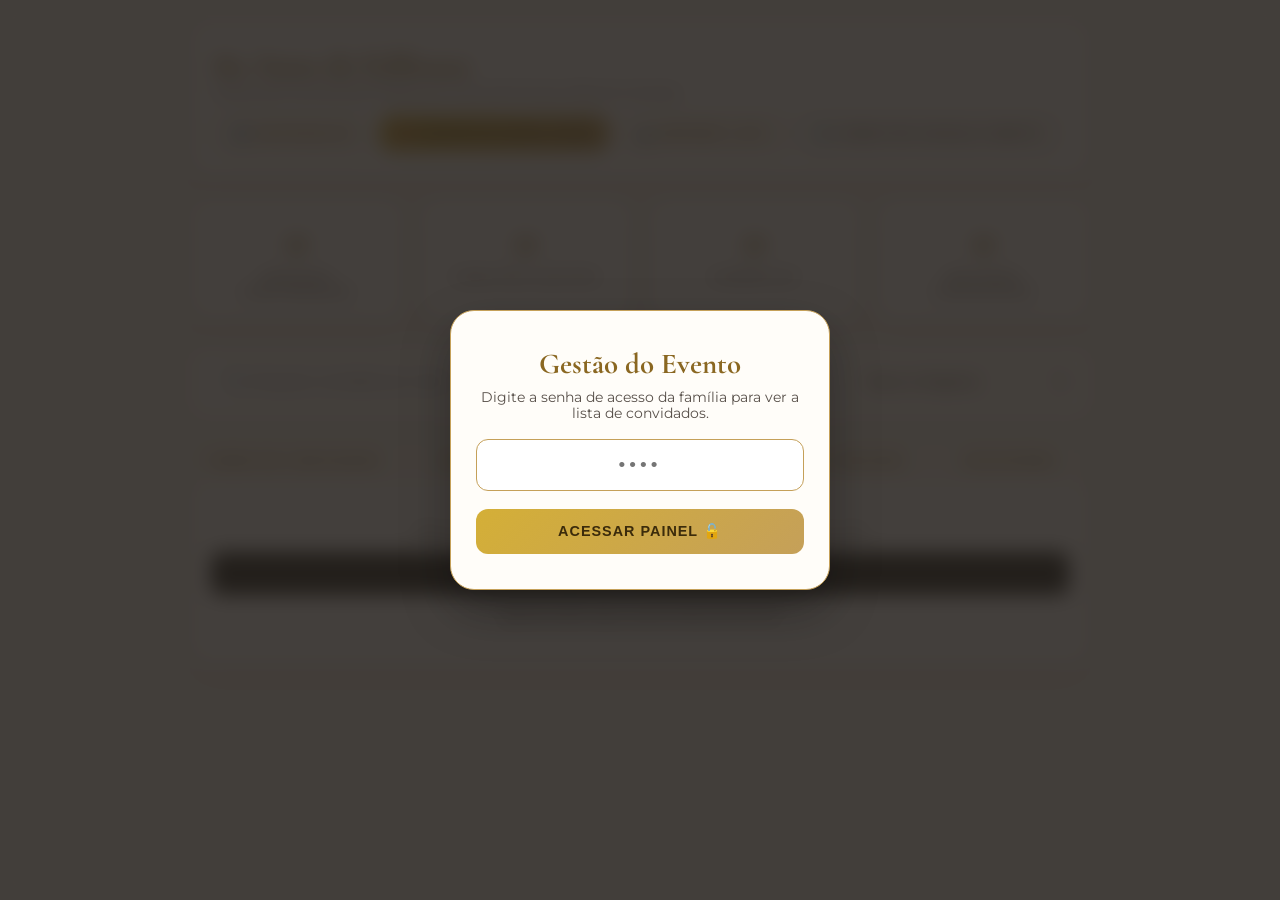
==== gestao.html @ 6e06f080 "Add files via upload" ====
<!DOCTYPE html>
<html lang="pt-BR">
<head>
    <meta charset="UTF-8">
    <meta name="viewport" content="width=device-width, initial-scale=1.0, maximum-scale=1.0, user-scalable=no">
    <title>Painel de Gestão | 80 Anos de Edileuza</title>
    
    <link rel="preconnect" href="https://fonts.googleapis.com">
    <link rel="preconnect" href="https://fonts.gstatic.com" crossorigin>
    <link href="https://fonts.googleapis.com/css2?family=Cormorant+Garamond:wght@600;700&family=Montserrat:wght@400;500;600;700&display=swap" rel="stylesheet">

    <style>
        :root {
            --bg-main: #F8F5EF;
            --bg-card: #FFFFFF;
            --gold-primary: #C5A059;
            --gold-dark: #8A6721;
            --gold-soft-bg: rgba(197, 160, 89, 0.08);
            --text-primary: #231E1B;
            --text-secondary: #58504A;
            --border-subtle: 1px solid rgba(197, 160, 89, 0.3);
            --shadow: 0 10px 30px rgba(0, 0, 0, 0.06);
            --font-serif: 'Cormorant Garamond', serif;
            --font-sans: 'Montserrat', sans-serif;
        }

        * { box-sizing: border-box; margin: 0; padding: 0; }
        body {
            background-color: var(--bg-main);
            color: var(--text-primary);
            font-family: var(--font-sans);
            padding: 20px 15px 50px;
            min-height: 100vh;
        }

        .dashboard-container {
            max-width: 900px;
            margin: 0 auto;
        }

        /* Header */
        .dash-header {
            background: var(--bg-card);
            border-radius: 20px;
            padding: 24px;
            border: var(--border-subtle);
            box-shadow: var(--shadow);
            margin-bottom: 20px;
            display: flex;
            justify-content: space-between;
            align-items: center;
            flex-wrap: wrap;
            gap: 15px;
        }

        .dash-title h1 {
            font-family: var(--font-serif);
            font-size: 2rem;
            color: var(--gold-dark);
        }

        .dash-title p {
            font-size: 0.85rem;
            color: var(--text-secondary);
        }

        .header-actions {
            display: flex;
            gap: 10px;
            flex-wrap: wrap;
        }

        .btn-action {
            padding: 10px 16px;
            background: #FFFDF9;
            border: 1.5px solid var(--gold-primary);
            border-radius: 12px;
            color: var(--gold-dark);
            font-weight: 600;
            font-size: 0.8rem;
            text-transform: uppercase;
            letter-spacing: 1px;
            cursor: pointer;
            display: flex;
            align-items: center;
            gap: 6px;
            transition: all 0.2s ease;
        }

        .btn-action:hover {
            background: var(--gold-soft-bg);
        }

        .btn-action.highlight {
            background: linear-gradient(135deg, #D4AF37 0%, #C5A059 100%);
            color: #3B2B0B;
            border: none;
        }

        /* KPI Cards */
        .kpi-grid {
            display: grid;
            grid-template-columns: repeat(auto-fit, minmax(190px, 1fr));
            gap: 15px;
            margin-bottom: 25px;
        }

        .kpi-card {
            background: var(--bg-card);
            border-radius: 18px;
            padding: 20px;
            border: var(--border-subtle);
            box-shadow: var(--shadow);
            text-align: center;
        }

        .kpi-num {
            font-family: var(--font-serif);
            font-size: 2.8rem;
            font-weight: 700;
            color: var(--gold-dark);
            line-height: 1;
        }

        .kpi-label {
            font-size: 0.78rem;
            letter-spacing: 1.5px;
            text-transform: uppercase;
            color: var(--text-secondary);
            margin-top: 6px;
            font-weight: 600;
        }

        /* Filters Bar */
        .filters-card {
            background: var(--bg-card);
            border-radius: 16px;
            padding: 16px 20px;
            border: var(--border-subtle);
            margin-bottom: 20px;
            display: flex;
            gap: 12px;
            flex-wrap: wrap;
            align-items: center;
            justify-content: space-between;
        }

        .search-input {
            flex: 1;
            min-width: 220px;
            padding: 10px 14px;
            border: 1px solid rgba(197, 160, 89, 0.4);
            border-radius: 10px;
            font-size: 0.9rem;
            outline: none;
        }

        .filter-select {
            padding: 10px 14px;
            border: 1px solid rgba(197, 160, 89, 0.4);
            border-radius: 10px;
            font-size: 0.85rem;
            background: #FFFDF9;
            color: var(--text-primary);
            outline: none;
        }

        /* Table */
        .table-card {
            background: var(--bg-card);
            border-radius: 20px;
            border: var(--border-subtle);
            box-shadow: var(--shadow);
            overflow: hidden;
        }

        .table-responsive {
            width: 100%;
            overflow-x: auto;
        }

        table {
            width: 100%;
            border-collapse: collapse;
            text-align: left;
            font-size: 0.88rem;
        }

        th {
            background: var(--gold-soft-bg);
            padding: 14px 18px;
            font-size: 0.75rem;
            letter-spacing: 1.5px;
            text-transform: uppercase;
            color: var(--gold-dark);
            border-bottom: 1px solid rgba(197, 160, 89, 0.25);
        }

        td {
            padding: 14px 18px;
            border-bottom: 1px solid rgba(0, 0, 0, 0.05);
            color: var(--text-primary);
        }

        tr:last-child td { border-bottom: none; }

        .badge-status {
            display: inline-block;
            padding: 4px 12px;
            border-radius: 12px;
            font-size: 0.75rem;
            font-weight: 700;
            text-transform: uppercase;
        }

        .badge-status.sim { background: #E6F4EA; color: #137333; }
        .badge-status.nao { background: #FCE8E6; color: #C5221F; }

        .empty-state {
            padding: 40px 20px;
            text-align: center;
            color: var(--text-secondary);
        }

        /* Modal Lock Pin */
        .pin-modal-overlay {
            position: fixed;
            top: 0; left: 0; width: 100%; height: 100%;
            background: rgba(35, 30, 27, 0.85);
            backdrop-filter: blur(10px);
            z-index: 2000;
            display: flex;
            align-items: center;
            justify-content: center;
            padding: 20px;
        }

        .pin-card {
            background: #FFFDF9;
            border-radius: 24px;
            padding: 35px 25px;
            max-width: 380px;
            width: 100%;
            text-align: center;
            border: 1px solid var(--gold-primary);
            box-shadow: 0 20px 50px rgba(0,0,0,0.3);
        }

        .pin-card h2 {
            font-family: var(--font-serif);
            font-size: 1.8rem;
            color: var(--gold-dark);
            margin-bottom: 8px;
        }

        .pin-input {
            width: 100%;
            padding: 14px;
            font-size: 1.2rem;
            text-align: center;
            letter-spacing: 4px;
            border: 1.5px solid var(--gold-primary);
            border-radius: 12px;
            margin: 18px 0;
            outline: none;
        }

        .btn-pin-submit {
            width: 100%;
            padding: 14px;
            background: linear-gradient(135deg, #D4AF37 0%, #C5A059 100%);
            border: none;
            border-radius: 12px;
            color: #3B2B0B;
            font-weight: 700;
            font-size: 0.9rem;
            letter-spacing: 1px;
            text-transform: uppercase;
            cursor: pointer;
        }

        /* Instructions Modal */
        .modal-instructions {
            position: fixed;
            top: 0; left: 0; width: 100%; height: 100%;
            background: rgba(0,0,0,0.6);
            z-index: 1500;
            display: none;
            align-items: center;
            justify-content: center;
            padding: 20px;
        }

        .instructions-content {
            background: #FFFFFF;
            border-radius: 20px;
            padding: 25px;
            max-width: 600px;
            max-height: 85vh;
            overflow-y: auto;
        }

        code {
            display: block;
            background: #272822;
            color: #F8F8F2;
            padding: 14px;
            border-radius: 10px;
            font-size: 0.8rem;
            margin: 10px 0;
            white-space: pre-wrap;
        }
    </style>
</head>
<body>

    <!-- 🔒 PIN Lock Modal -->
    <div id="pin-lock-modal" class="pin-modal-overlay">
        <div class="pin-card">
            <h2>Gestão do Evento</h2>
            <p style="font-size: 0.85rem; color: var(--text-secondary);">Digite a senha de acesso da família para ver a lista de convidados.</p>
            <form id="pin-form">
                <input type="password" id="pin-input" class="pin-input" placeholder="••••" required autofocus>
                <button type="submit" class="btn-pin-submit">Acessar Painel 🔓</button>
            </form>
            <p id="pin-error" style="color: #C5221F; font-size: 0.8rem; margin-top: 10px; display: none;">Senha incorreta. Tente novamente.</p>
        </div>
    </div>

    <!-- 📊 Main Dashboard -->
    <div class="dashboard-container">
        
        <header class="dash-header">
            <div class="dash-title">
                <h1>80 Anos de Edileuza</h1>
                <p>Painel de Controle de Presença & Lista da Portaria (Rancho Nunes)</p>
            </div>
            <div class="header-actions">
                <button id="btn-sync" class="btn-action">
                    🔄 Sincronizar
                </button>
                <button id="btn-export-csv" class="btn-action highlight">
                    📥 Exportar Excel (CSV)
                </button>
                <button id="btn-print" class="btn-action">
                    🖨️ Imprimir Lista
                </button>
                <button id="btn-setup-sheets" class="btn-action" style="border-color: #8C847C; color: #58504A;">
                    ⚙️ Conectar Google Sheets
                </button>
            </div>
        </header>

        <!-- KPI Grid -->
        <section class="kpi-grid">
            <div class="kpi-card">
                <div id="kpi-total-guests" class="kpi-num">0</div>
                <div class="kpi-label">Pessoas Confirmadas</div>
            </div>
            <div class="kpi-card">
                <div id="kpi-confirmed-responses" class="kpi-num">0</div>
                <div class="kpi-label">Convites Aceitos</div>
            </div>
            <div class="kpi-card">
                <div id="kpi-declined" class="kpi-num">0</div>
                <div class="kpi-label">Ausências</div>
            </div>
            <div class="kpi-card">
                <div id="kpi-messages" class="kpi-num">0</div>
                <div class="kpi-label">Recados Carinhosos</div>
            </div>
        </section>

        <!-- Filters Bar -->
        <div class="filters-card">
            <input type="text" id="search-input" class="search-input" placeholder="🔍 Pesquisar convidado por nome...">
            <select id="status-filter" class="filter-select">
                <option value="all">Todos os Registros</option>
                <option value="sim">Somente Confirmados (SIM)</option>
                <option value="nao">Somente Ausências (NÃO)</option>
            </select>
        </div>

        <!-- Table -->
        <div class="table-card">
            <div class="table-responsive">
                <table>
                    <thead>
                        <tr>
                            <th>Nome do Convidado</th>
                            <th>Status</th>
                            <th>Acompanhantes</th>
                            <th>Mensagem / Recado</th>
                            <th>Data/Hora</th>
                        </tr>
                    </thead>
                    <tbody id="guest-table-body">
                        <!-- Dynamic content -->
                    </tbody>
                </table>
            </div>
            <div id="empty-state" class="empty-state">
                Nenhuma resposta registrada ainda. As confirmações do <code>index.html</code> aparecerão aqui automaticamente!
            </div>
        </div>

    </div>

    <!-- ⚙️ Modal de Instruções do Google Sheets (GitHub Pages) -->
    <div id="instructions-modal" class="modal-instructions">
        <div class="instructions-content">
            <h3 style="font-family: var(--font-serif); font-size: 1.5rem; color: var(--gold-dark); margin-bottom: 12px;">Como Conectar com uma Planilha no Google Drive</h3>
            <p style="font-size: 0.85rem; color: var(--text-secondary); line-height: 1.5;">Para que as confirmações dos convidados no GitHub Pages vão direto para uma planilha em tempo real, siga estes 3 passos (leva 2 minutos):</p>

            <ol style="font-size: 0.85rem; margin: 15px 0 15px 20px; line-height: 1.6;">
                <li>Crie uma nova planilha no seu <b>Google Drive</b>.</li>
                <li>Vá no menu <b>Extensões > Apps Script</b> e cole o código abaixo:</li>
            </ol>

<code>function doPost(e) {
  var sheet = SpreadsheetApp.getActiveSpreadsheet().getActiveSheet();
  var data = JSON.parse(e.postData.contents);
  sheet.appendRow([new Date(), data.name, data.status, data.count, data.message]);
  return ContentService.createTextOutput("OK");
}

function doGet(e) {
  var sheet = SpreadsheetApp.getActiveSpreadsheet().getActiveSheet();
  var rows = sheet.getDataRange().getValues();
  return ContentService.createTextOutput(JSON.stringify(rows)).setMimeType(ContentService.MimeType.JSON);
}</code>

            <ol start="3" style="font-size: 0.85rem; margin: 15px 0 15px 20px; line-height: 1.6;">
                <li>Clique em <b>Implantar > Nova Implantação > Tipo: Web App</b>, defina o acesso como <i>"Qualquer pessoa" (Anyone)</i> e copie o URL gerado no campo <code>googleSheetWebhookUrl</code> do seu <code>config.js</code>!</li>
            </ol>

            <button id="btn-close-instructions" class="btn-pin-submit" style="margin-top: 15px;">Entendi!</button>
        </div>
    </div>

    <!-- Scripts -->
    <script src="config.js"></script>
    <script>
        let allGuestRecords = [];

        document.addEventListener('DOMContentLoaded', () => {
            setupPinAuth();
            setupDashboardActions();
        });

        // Autenticação por PIN
        function setupPinAuth() {
            const pinForm = document.getElementById('pin-form');
            const pinInput = document.getElementById('pin-input');
            const pinError = document.getElementById('pin-error');
            const pinModal = document.getElementById('pin-lock-modal');

            const savedPin = (typeof EVENT_CONFIG !== 'undefined' && EVENT_CONFIG.adminPin) ? EVENT_CONFIG.adminPin : "80anos";

            pinForm.addEventListener('submit', (e) => {
                e.preventDefault();
                if (pinInput.value === savedPin) {
                    pinModal.style.display = 'none';
                    loadRecords();
                } else {
                    pinError.style.display = 'block';
                    pinInput.value = '';
                }
            });
        }

        // Carregamento de Registros (localStorage + Google Sheets API)
        function loadRecords() {
            // 1. Carregar local do navegador
            const localData = JSON.parse(localStorage.getItem('edileuza_rsvp_data') || '[]');
            allGuestRecords = localData;

            // 2. Tentar sincronizar com Google Sheets se houver Webhook configurado
            if (typeof EVENT_CONFIG !== 'undefined' && EVENT_CONFIG.googleSheetWebhookUrl) {
                fetch(EVENT_CONFIG.googleSheetWebhookUrl)
                    .then(res => res.json())
                    .then(data => {
                        if (Array.isArray(data) && data.length > 0) {
                            // Converter matriz de linhas do Sheets para objetos
                            const sheetRecords = data.slice(1).map(row => ({
                                date: row[0],
                                name: row[1],
                                status: row[2],
                                count: row[3],
                                message: row[4]
                            }));
                            allGuestRecords = sheetRecords;
                        }
                        renderDashboard();
                    })
                    .catch(() => renderDashboard());
            } else {
                renderDashboard();
            }
        }

        // Renderização do Dashboard & Tabelas
        function renderDashboard() {
            const tbody = document.getElementById('guest-table-body');
            const emptyState = document.getElementById('empty-state');
            const searchVal = document.getElementById('search-input').value.toLowerCase().trim();
            const filterVal = document.getElementById('status-filter').value;

            tbody.innerHTML = '';

            // Filtragem
            const filtered = allGuestRecords.filter(item => {
                const matchesSearch = item.name.toLowerCase().includes(searchVal);
                const matchesStatus = filterVal === 'all' || item.status === filterVal;
                return matchesSearch && matchesStatus;
            });

            // KPIs
            let totalConfirmedGuests = 0;
            let confirmedResponses = 0;
            let totalDeclined = 0;
            let totalMessages = 0;

            allGuestRecords.forEach(item => {
                if (item.status === 'sim') {
                    confirmedResponses++;
                    let parsedCount = parseInt(item.count) || 1;
                    totalConfirmedGuests += parsedCount;
                } else {
                    totalDeclined++;
                }
                if (item.message && item.message.trim() !== '') totalMessages++;
            });

            document.getElementById('kpi-total-guests').textContent = totalConfirmedGuests;
            document.getElementById('kpi-confirmed-responses').textContent = confirmedResponses;
            document.getElementById('kpi-declined').textContent = totalDeclined;
            document.getElementById('kpi-messages').textContent = totalMessages;

            if (filtered.length === 0) {
                emptyState.style.display = 'block';
                return;
            } else {
                emptyState.style.display = 'none';
            }

            filtered.forEach(item => {
                const tr = document.createElement('tr');
                const formattedDate = item.date ? new Date(item.date).toLocaleDateString('pt-BR', { day: '2-digit', month: '2-digit', hour: '2-digit', minute: '2-digit' }) : '-';
                
                tr.innerHTML = `
                    <td style="font-weight: 600;">${escapeHtml(item.name)}</td>
                    <td><span class="badge-status ${item.status}">${item.status === 'sim' ? 'SIM 🎉' : 'NÃO 😔'}</span></td>
                    <td>${item.status === 'sim' ? escapeHtml(item.count) : '-'}</td>
                    <td style="font-style: italic; color: var(--text-secondary);">${escapeHtml(item.message || '-')}</td>
                    <td style="font-size: 0.78rem; color: var(--text-secondary);">${formattedDate}</td>
                `;
                tbody.appendChild(tr);
            });
        }

        // Ações dos Botões
        function setupDashboardActions() {
            document.getElementById('search-input').addEventListener('input', renderDashboard);
            document.getElementById('status-filter').addEventListener('change', renderDashboard);
            document.getElementById('btn-sync').addEventListener('click', loadRecords);

            // Exportar para CSV (Excel)
            document.getElementById('btn-export-csv').addEventListener('click', () => {
                if (allGuestRecords.length === 0) {
                    alert('Nenhum registro para exportar.');
                    return;
                }
                let csvContent = "data:text/csv;charset=utf-8,Nome,Status,Acompanhantes,Mensagem,Data\n";
                allGuestRecords.forEach(r => {
                    csvContent += `"${r.name}","${r.status}","${r.count}","${r.message || ''}","${r.date}"\n`;
                });
                const encodedUri = encodeURI(csvContent);
                const link = document.createElement("a");
                link.setAttribute("href", encodedUri);
                link.setAttribute("download", "lista_convidados_80_anos_edileuza.csv");
                document.body.appendChild(link);
                link.click();
                document.body.removeChild(link);
            });

            // Imprimir Lista
            document.getElementById('btn-print').addEventListener('click', () => window.print());

            // Modal de Instruções
            const instModal = document.getElementById('instructions-modal');
            document.getElementById('btn-setup-sheets').addEventListener('click', () => instModal.style.display = 'flex');
            document.getElementById('btn-close-instructions').addEventListener('click', () => instModal.style.display = 'none');
        }

        function escapeHtml(text) {
            if (!text) return '';
            return text.replace(/[&<>"']/g, function(m) {
                return { '&': '&amp;', '<': '&lt;', '>': '&gt;', '"': '&quot;', "'": '&#039;' }[m];
            });
        }
    </script>
</body>
</html>
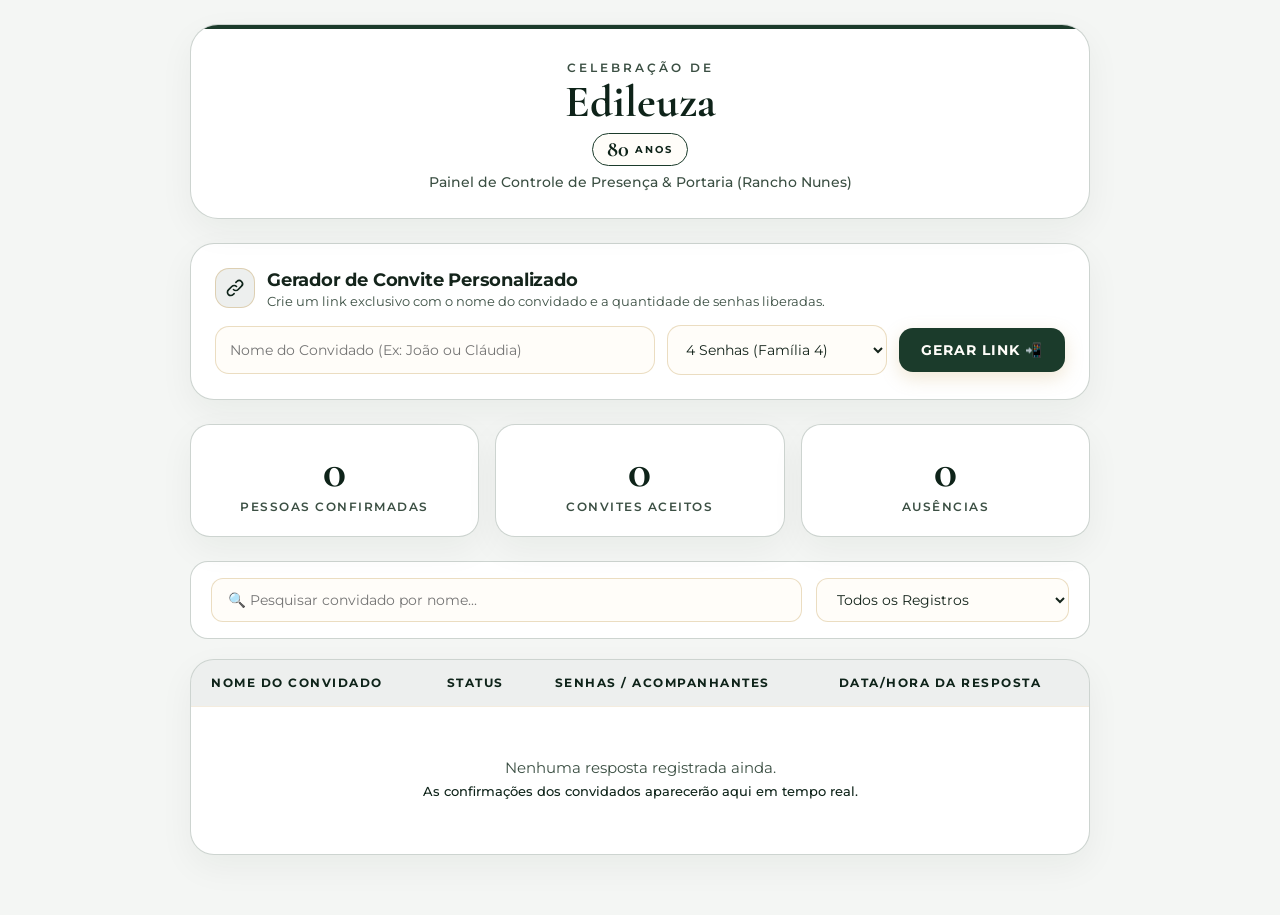
==== commit 3b4eac84: "Add files via upload" ====
--- a/gestao.html
+++ b/gestao.html
@@ -7,19 +7,19 @@
     
     <link rel="preconnect" href="https://fonts.googleapis.com">
     <link rel="preconnect" href="https://fonts.gstatic.com" crossorigin>
-    <link href="https://fonts.googleapis.com/css2?family=Cormorant+Garamond:wght@600;700&family=Montserrat:wght@400;500;600;700&display=swap" rel="stylesheet">
+    <link href="https://fonts.googleapis.com/css2?family=Cormorant+Garamond:ital,wght@0,400;0,600;0,700;1,400&family=Montserrat:wght@400;500;600;700&display=swap" rel="stylesheet">
 
     <style>
         :root {
-            --bg-main: #F8F5EF;
+            --bg-main: #F4F6F4;
             --bg-card: #FFFFFF;
-            --gold-primary: #C5A059;
-            --gold-dark: #8A6721;
-            --gold-soft-bg: rgba(197, 160, 89, 0.08);
-            --text-primary: #231E1B;
-            --text-secondary: #58504A;
-            --border-subtle: 1px solid rgba(197, 160, 89, 0.3);
-            --shadow: 0 10px 30px rgba(0, 0, 0, 0.06);
+            --gold-primary: #1B3B2B;
+            --gold-dark: #0E2319;
+            --gold-soft-bg: rgba(27, 59, 43, 0.08);
+            --text-primary: #14241B;
+            --text-secondary: #3B4F43;
+            --border-subtle: 1px solid rgba(27, 59, 43, 0.22);
+            --shadow-lux: 0 12px 35px rgba(14, 35, 25, 0.05);
             --font-serif: 'Cormorant Garamond', serif;
             --font-sans: 'Montserrat', sans-serif;
         }
@@ -29,7 +29,7 @@
             background-color: var(--bg-main);
             color: var(--text-primary);
             font-family: var(--font-sans);
-            padding: 20px 15px 50px;
+            padding: 24px 16px 60px;
             min-height: 100vh;
         }
 
@@ -38,108 +38,249 @@
             margin: 0 auto;
         }
 
-        /* Header */
+        /* Header Identidade Visual do Convite */
         .dash-header {
             background: var(--bg-card);
+            border-radius: 28px;
+            padding: 32px 24px 28px;
+            border: var(--border-subtle);
+            box-shadow: var(--shadow-lux);
+            margin-bottom: 24px;
+            text-align: center;
+            position: relative;
+            overflow: hidden;
+        }
+
+        .dash-header::before {
+            content: '';
+            position: absolute;
+            top: 0; left: 0; right: 0; height: 4px;
+            background: var(--gold-primary);
+        }
+
+        .header-sublabel {
+            font-size: 0.78rem;
+            letter-spacing: 3px;
+            text-transform: uppercase;
+            color: var(--text-secondary);
+            font-weight: 600;
+        }
+
+        .header-name-main {
+            font-family: var(--font-serif);
+            font-size: 2.8rem;
+            font-weight: 700;
+            color: var(--gold-dark); /* Sólido sem gradiente */
+            margin: 2px 0 6px;
+            line-height: 1.1;
+        }
+
+        .header-age-badge {
+            display: inline-flex;
+            align-items: center;
+            gap: 6px;
+            padding: 4px 14px;
+            background: #FFFDF9;
+            border: 1px solid var(--gold-primary);
             border-radius: 20px;
+            margin-bottom: 8px;
+        }
+
+        .header-age-num {
+            font-family: var(--font-serif);
+            font-size: 1.4rem;
+            font-weight: 700;
+            color: var(--gold-dark);
+            line-height: 1;
+        }
+
+        .header-age-txt {
+            font-size: 0.65rem;
+            letter-spacing: 2px;
+            color: var(--gold-dark);
+            font-weight: 700;
+        }
+
+        .header-desc {
+            font-size: 0.85rem;
+            color: var(--text-secondary);
+            font-weight: 500;
+        }
+
+        /* Gerador de Links Personalizados (Sans-Serif) */
+        .link-generator-card {
+            background: var(--bg-card);
+            border-radius: 24px;
             padding: 24px;
             border: var(--border-subtle);
-            box-shadow: var(--shadow);
-            margin-bottom: 20px;
+            box-shadow: var(--shadow-lux);
+            margin-bottom: 24px;
+        }
+
+        .gen-header {
             display: flex;
-            justify-content: space-between;
-            align-items: center;
-            flex-wrap: wrap;
-            gap: 15px;
-        }
-
-        .dash-title h1 {
-            font-family: var(--font-serif);
-            font-size: 2rem;
+            align-items: center;
+            gap: 12px;
+            margin-bottom: 16px;
+        }
+
+        .gen-icon-badge {
+            width: 40px; height: 40px;
+            border-radius: 14px;
+            background: var(--gold-soft-bg);
+            border: 1px solid rgba(197, 160, 89, 0.4);
+            display: flex;
+            align-items: center;
+            justify-content: center;
             color: var(--gold-dark);
-        }
-
-        .dash-title p {
+            flex-shrink: 0;
+        }
+
+        .gen-title {
+            font-family: var(--font-sans);
+            font-size: 1.15rem;
+            font-weight: 700;
+            color: var(--text-primary);
+            letter-spacing: -0.2px;
+        }
+
+        .gen-sub {
+            font-family: var(--font-sans);
+            font-size: 0.82rem;
+            color: var(--text-secondary);
+            margin-top: 2px;
+        }
+
+        .gen-form-grid {
+            display: grid;
+            grid-template-columns: 2fr 1fr auto;
+            gap: 12px;
+            align-items: center;
+        }
+
+        @media (max-width: 650px) {
+            .gen-form-grid { grid-template-columns: 1fr; }
+        }
+
+        .gen-input, .gen-select {
+            padding: 14px;
+            border: 1px solid rgba(197, 160, 89, 0.35);
+            border-radius: 14px;
+            font-size: 0.9rem;
+            outline: none;
+            background: #FFFDF9;
+            color: var(--text-primary);
+            font-family: var(--font-sans);
+            transition: all 0.2s ease;
+        }
+
+        .gen-input:focus, .gen-select:focus {
+            border-color: var(--gold-primary);
+            box-shadow: 0 0 0 3px rgba(197, 160, 89, 0.15);
+        }
+
+        .btn-gen-link {
+            padding: 14px 22px;
+            background: var(--gold-primary);
+            border: none;
+            border-radius: 14px;
+            color: #FFFDF9;
+            font-family: var(--font-sans);
+            font-weight: 700;
             font-size: 0.85rem;
-            color: var(--text-secondary);
-        }
-
-        .header-actions {
-            display: flex;
-            gap: 10px;
-            flex-wrap: wrap;
-        }
-
-        .btn-action {
-            padding: 10px 16px;
-            background: #FFFDF9;
-            border: 1.5px solid var(--gold-primary);
-            border-radius: 12px;
-            color: var(--gold-dark);
-            font-weight: 600;
-            font-size: 0.8rem;
+            letter-spacing: 1px;
             text-transform: uppercase;
-            letter-spacing: 1px;
             cursor: pointer;
             display: flex;
             align-items: center;
+            justify-content: center;
             gap: 6px;
-            transition: all 0.2s ease;
-        }
-
-        .btn-action:hover {
+            box-shadow: 0 6px 18px rgba(197, 160, 89, 0.25);
+            transition: transform 0.2s ease;
+        }
+
+        .btn-gen-link:active { transform: scale(0.98); }
+
+        .gen-result-box {
+            margin-top: 16px;
+            padding: 14px 18px;
             background: var(--gold-soft-bg);
-        }
-
-        .btn-action.highlight {
-            background: linear-gradient(135deg, #D4AF37 0%, #C5A059 100%);
-            color: #3B2B0B;
-            border: none;
-        }
-
-        /* KPI Cards */
+            border: 1px dashed var(--gold-primary);
+            border-radius: 14px;
+            display: none;
+            align-items: center;
+            justify-content: space-between;
+            gap: 12px;
+        }
+
+        .gen-result-url {
+            font-size: 0.82rem;
+            color: var(--gold-dark);
+            word-break: break-all;
+            font-weight: 600;
+            font-family: var(--font-sans);
+        }
+
+        .btn-copy-url {
+            padding: 9px 16px;
+            background: #FFFDF9;
+            border: 1px solid var(--gold-primary);
+            border-radius: 10px;
+            font-size: 0.78rem;
+            font-weight: 700;
+            color: var(--gold-dark);
+            cursor: pointer;
+            white-space: nowrap;
+            font-family: var(--font-sans);
+        }
+
+        /* KPI Grid Moderno */
         .kpi-grid {
             display: grid;
-            grid-template-columns: repeat(auto-fit, minmax(190px, 1fr));
-            gap: 15px;
-            margin-bottom: 25px;
+            grid-template-columns: repeat(auto-fit, minmax(220px, 1fr));
+            gap: 16px;
+            margin-bottom: 24px;
         }
 
         .kpi-card {
             background: var(--bg-card);
-            border-radius: 18px;
-            padding: 20px;
+            border-radius: 20px;
+            padding: 22px;
             border: var(--border-subtle);
-            box-shadow: var(--shadow);
+            box-shadow: var(--shadow-lux);
             text-align: center;
+            display: flex;
+            flex-direction: column;
+            align-items: center;
+            justify-content: center;
         }
 
         .kpi-num {
             font-family: var(--font-serif);
-            font-size: 2.8rem;
-            font-weight: 700;
-            color: var(--gold-dark);
+            font-size: 3rem;
+            font-weight: 700;
+            color: var(--gold-dark); /* Sólido sem gradiente */
             line-height: 1;
+            margin-bottom: 4px;
         }
 
         .kpi-label {
-            font-size: 0.78rem;
+            font-size: 0.76rem;
             letter-spacing: 1.5px;
             text-transform: uppercase;
             color: var(--text-secondary);
-            margin-top: 6px;
             font-weight: 600;
         }
 
-        /* Filters Bar */
+        /* Filters Bar Moderno */
         .filters-card {
             background: var(--bg-card);
-            border-radius: 16px;
+            border-radius: 18px;
             padding: 16px 20px;
             border: var(--border-subtle);
             margin-bottom: 20px;
             display: flex;
-            gap: 12px;
+            gap: 14px;
             flex-wrap: wrap;
             align-items: center;
             justify-content: space-between;
@@ -147,30 +288,33 @@
 
         .search-input {
             flex: 1;
-            min-width: 220px;
-            padding: 10px 14px;
-            border: 1px solid rgba(197, 160, 89, 0.4);
-            border-radius: 10px;
+            min-width: 240px;
+            padding: 12px 16px;
+            border: 1px solid rgba(197, 160, 89, 0.35);
+            border-radius: 12px;
             font-size: 0.9rem;
             outline: none;
+            background: #FFFDF9;
+            font-family: var(--font-sans);
         }
 
         .filter-select {
-            padding: 10px 14px;
-            border: 1px solid rgba(197, 160, 89, 0.4);
-            border-radius: 10px;
+            padding: 12px 16px;
+            border: 1px solid rgba(197, 160, 89, 0.35);
+            border-radius: 12px;
             font-size: 0.85rem;
             background: #FFFDF9;
             color: var(--text-primary);
             outline: none;
-        }
-
-        /* Table */
+            font-family: var(--font-sans);
+        }
+
+        /* Tabela Elegante */
         .table-card {
             background: var(--bg-card);
-            border-radius: 20px;
+            border-radius: 24px;
             border: var(--border-subtle);
-            box-shadow: var(--shadow);
+            box-shadow: var(--shadow-lux);
             overflow: hidden;
         }
 
@@ -183,175 +327,112 @@
             width: 100%;
             border-collapse: collapse;
             text-align: left;
-            font-size: 0.88rem;
+            font-size: 0.9rem;
         }
 
         th {
             background: var(--gold-soft-bg);
-            padding: 14px 18px;
-            font-size: 0.75rem;
+            padding: 16px 20px;
+            font-size: 0.74rem;
             letter-spacing: 1.5px;
             text-transform: uppercase;
             color: var(--gold-dark);
-            border-bottom: 1px solid rgba(197, 160, 89, 0.25);
+            border-bottom: 1px solid rgba(197, 160, 89, 0.2);
+            font-weight: 700;
         }
 
         td {
-            padding: 14px 18px;
-            border-bottom: 1px solid rgba(0, 0, 0, 0.05);
+            padding: 16px 20px;
+            border-bottom: 1px solid rgba(0, 0, 0, 0.04);
             color: var(--text-primary);
         }
 
         tr:last-child td { border-bottom: none; }
 
         .badge-status {
-            display: inline-block;
-            padding: 4px 12px;
-            border-radius: 12px;
+            display: inline-flex;
+            align-items: center;
+            gap: 6px;
+            padding: 5px 14px;
+            border-radius: 20px;
             font-size: 0.75rem;
             font-weight: 700;
             text-transform: uppercase;
         }
 
-        .badge-status.sim { background: #E6F4EA; color: #137333; }
-        .badge-status.nao { background: #FCE8E6; color: #C5221F; }
+        .badge-status.sim {
+            background: rgba(19, 115, 51, 0.08);
+            color: #137333;
+            border: 1px solid rgba(19, 115, 51, 0.2);
+        }
+
+        .badge-status.nao {
+            background: rgba(197, 34, 31, 0.08);
+            color: #C5221F;
+            border: 1px solid rgba(197, 34, 31, 0.2);
+        }
 
         .empty-state {
-            padding: 40px 20px;
+            padding: 50px 20px;
             text-align: center;
             color: var(--text-secondary);
-        }
-
-        /* Modal Lock Pin */
-        .pin-modal-overlay {
-            position: fixed;
-            top: 0; left: 0; width: 100%; height: 100%;
-            background: rgba(35, 30, 27, 0.85);
-            backdrop-filter: blur(10px);
-            z-index: 2000;
-            display: flex;
-            align-items: center;
-            justify-content: center;
-            padding: 20px;
-        }
-
-        .pin-card {
-            background: #FFFDF9;
-            border-radius: 24px;
-            padding: 35px 25px;
-            max-width: 380px;
-            width: 100%;
-            text-align: center;
-            border: 1px solid var(--gold-primary);
-            box-shadow: 0 20px 50px rgba(0,0,0,0.3);
-        }
-
-        .pin-card h2 {
-            font-family: var(--font-serif);
-            font-size: 1.8rem;
-            color: var(--gold-dark);
-            margin-bottom: 8px;
-        }
-
-        .pin-input {
-            width: 100%;
-            padding: 14px;
-            font-size: 1.2rem;
-            text-align: center;
-            letter-spacing: 4px;
-            border: 1.5px solid var(--gold-primary);
-            border-radius: 12px;
-            margin: 18px 0;
-            outline: none;
-        }
-
-        .btn-pin-submit {
-            width: 100%;
-            padding: 14px;
-            background: linear-gradient(135deg, #D4AF37 0%, #C5A059 100%);
-            border: none;
-            border-radius: 12px;
-            color: #3B2B0B;
-            font-weight: 700;
-            font-size: 0.9rem;
-            letter-spacing: 1px;
-            text-transform: uppercase;
-            cursor: pointer;
-        }
-
-        /* Instructions Modal */
-        .modal-instructions {
-            position: fixed;
-            top: 0; left: 0; width: 100%; height: 100%;
-            background: rgba(0,0,0,0.6);
-            z-index: 1500;
-            display: none;
-            align-items: center;
-            justify-content: center;
-            padding: 20px;
-        }
-
-        .instructions-content {
-            background: #FFFFFF;
-            border-radius: 20px;
-            padding: 25px;
-            max-width: 600px;
-            max-height: 85vh;
-            overflow-y: auto;
-        }
-
-        code {
-            display: block;
-            background: #272822;
-            color: #F8F8F2;
-            padding: 14px;
-            border-radius: 10px;
-            font-size: 0.8rem;
-            margin: 10px 0;
-            white-space: pre-wrap;
+            font-size: 0.92rem;
+            line-height: 1.6;
         }
     </style>
 </head>
 <body>
 
-    <!-- 🔒 PIN Lock Modal -->
-    <div id="pin-lock-modal" class="pin-modal-overlay">
-        <div class="pin-card">
-            <h2>Gestão do Evento</h2>
-            <p style="font-size: 0.85rem; color: var(--text-secondary);">Digite a senha de acesso da família para ver a lista de convidados.</p>
-            <form id="pin-form">
-                <input type="password" id="pin-input" class="pin-input" placeholder="••••" required autofocus>
-                <button type="submit" class="btn-pin-submit">Acessar Painel 🔓</button>
-            </form>
-            <p id="pin-error" style="color: #C5221F; font-size: 0.8rem; margin-top: 10px; display: none;">Senha incorreta. Tente novamente.</p>
-        </div>
-    </div>
-
-    <!-- 📊 Main Dashboard -->
+    <!-- 📊 Main Dashboard Clean sem Senha -->
     <div class="dashboard-container">
         
+        <!-- Header Identidade do Convite -->
         <header class="dash-header">
-            <div class="dash-title">
-                <h1>80 Anos de Edileuza</h1>
-                <p>Painel de Controle de Presença & Lista da Portaria (Rancho Nunes)</p>
-            </div>
-            <div class="header-actions">
-                <button id="btn-sync" class="btn-action">
-                    🔄 Sincronizar
+            <span class="header-sublabel">Celebração de</span>
+            <h1 class="header-name-main">Edileuza</h1>
+            <div class="header-age-badge">
+                <span class="header-age-num">80</span>
+                <span class="header-age-txt">ANOS</span>
+            </div>
+            <p class="header-desc">Painel de Controle de Presença & Portaria (Rancho Nunes)</p>
+        </header>
+
+        <!-- 🔗 GERADOR DE LINKS PERSONALIZADOS -->
+        <section class="link-generator-card">
+            <div class="gen-header">
+                <div class="gen-icon-badge">
+                    <svg width="20" height="20" fill="none" stroke="currentColor" viewBox="0 0 24 24">
+                        <path stroke-linecap="round" stroke-linejoin="round" stroke-width="2" d="M13.828 10.172a4 4 0 00-5.656 0l-4 4a4 4 0 105.656 5.656l1.102-1.101m-.758-4.899a4 4 0 005.656 0l4-4a4 4 0 00-5.656-5.656l-1.1 1.1"/>
+                    </svg>
+                </div>
+                <div>
+                    <h3 class="gen-title">Gerador de Convite Personalizado</h3>
+                    <p class="gen-sub">Crie um link exclusivo com o nome do convidado e a quantidade de senhas liberadas.</p>
+                </div>
+            </div>
+
+            <div class="gen-form-grid">
+                <input type="text" id="gen-guest-name" class="gen-input" placeholder="Nome do Convidado (Ex: João ou Cláudia)">
+                <select id="gen-passes-count" class="gen-select">
+                    <option value="1">1 Senha (Individual)</option>
+                    <option value="2">2 Senhas (Ele + 1)</option>
+                    <option value="3">3 Senhas (Família 3)</option>
+                    <option value="4" selected>4 Senhas (Família 4)</option>
+                    <option value="5">5 Senhas (Família 5)</option>
+                    <option value="6">6 Senhas (Família 6)</option>
+                </select>
+                <button id="btn-generate-link" class="btn-gen-link">
+                    Gerar Link 📲
                 </button>
-                <button id="btn-export-csv" class="btn-action highlight">
-                    📥 Exportar Excel (CSV)
-                </button>
-                <button id="btn-print" class="btn-action">
-                    🖨️ Imprimir Lista
-                </button>
-                <button id="btn-setup-sheets" class="btn-action" style="border-color: #8C847C; color: #58504A;">
-                    ⚙️ Conectar Google Sheets
-                </button>
-            </div>
-        </header>
-
-        <!-- KPI Grid -->
+            </div>
+
+            <div id="gen-result-box" class="gen-result-box">
+                <span id="gen-result-url" class="gen-result-url"></span>
+                <button id="btn-copy-url" class="btn-copy-url">Copiar Link 📋</button>
+            </div>
+        </section>
+
+        <!-- KPI Grid Moderno -->
         <section class="kpi-grid">
             <div class="kpi-card">
                 <div id="kpi-total-guests" class="kpi-num">0</div>
@@ -365,13 +446,9 @@
                 <div id="kpi-declined" class="kpi-num">0</div>
                 <div class="kpi-label">Ausências</div>
             </div>
-            <div class="kpi-card">
-                <div id="kpi-messages" class="kpi-num">0</div>
-                <div class="kpi-label">Recados Carinhosos</div>
-            </div>
         </section>
 
-        <!-- Filters Bar -->
+        <!-- Filters Bar Moderno -->
         <div class="filters-card">
             <input type="text" id="search-input" class="search-input" placeholder="🔍 Pesquisar convidado por nome...">
             <select id="status-filter" class="filter-select">
@@ -381,7 +458,7 @@
             </select>
         </div>
 
-        <!-- Table -->
+        <!-- Table Elegante -->
         <div class="table-card">
             <div class="table-responsive">
                 <table>
@@ -389,9 +466,8 @@
                         <tr>
                             <th>Nome do Convidado</th>
                             <th>Status</th>
-                            <th>Acompanhantes</th>
-                            <th>Mensagem / Recado</th>
-                            <th>Data/Hora</th>
+                            <th>Senhas / Acompanhantes</th>
+                            <th>Data/Hora da Resposta</th>
                         </tr>
                     </thead>
                     <tbody id="guest-table-body">
@@ -400,42 +476,11 @@
                 </table>
             </div>
             <div id="empty-state" class="empty-state">
-                Nenhuma resposta registrada ainda. As confirmações do <code>index.html</code> aparecerão aqui automaticamente!
+                Nenhuma resposta registrada ainda.<br>
+                <span style="font-size: 0.82rem; color: var(--gold-dark); font-weight: 500;">As confirmações dos convidados aparecerão aqui em tempo real.</span>
             </div>
         </div>
 
-    </div>
-
-    <!-- ⚙️ Modal de Instruções do Google Sheets (GitHub Pages) -->
-    <div id="instructions-modal" class="modal-instructions">
-        <div class="instructions-content">
-            <h3 style="font-family: var(--font-serif); font-size: 1.5rem; color: var(--gold-dark); margin-bottom: 12px;">Como Conectar com uma Planilha no Google Drive</h3>
-            <p style="font-size: 0.85rem; color: var(--text-secondary); line-height: 1.5;">Para que as confirmações dos convidados no GitHub Pages vão direto para uma planilha em tempo real, siga estes 3 passos (leva 2 minutos):</p>
-
-            <ol style="font-size: 0.85rem; margin: 15px 0 15px 20px; line-height: 1.6;">
-                <li>Crie uma nova planilha no seu <b>Google Drive</b>.</li>
-                <li>Vá no menu <b>Extensões > Apps Script</b> e cole o código abaixo:</li>
-            </ol>
-
-<code>function doPost(e) {
-  var sheet = SpreadsheetApp.getActiveSpreadsheet().getActiveSheet();
-  var data = JSON.parse(e.postData.contents);
-  sheet.appendRow([new Date(), data.name, data.status, data.count, data.message]);
-  return ContentService.createTextOutput("OK");
-}
-
-function doGet(e) {
-  var sheet = SpreadsheetApp.getActiveSpreadsheet().getActiveSheet();
-  var rows = sheet.getDataRange().getValues();
-  return ContentService.createTextOutput(JSON.stringify(rows)).setMimeType(ContentService.MimeType.JSON);
-}</code>
-
-            <ol start="3" style="font-size: 0.85rem; margin: 15px 0 15px 20px; line-height: 1.6;">
-                <li>Clique em <b>Implantar > Nova Implantação > Tipo: Web App</b>, defina o acesso como <i>"Qualquer pessoa" (Anyone)</i> e copie o URL gerado no campo <code>googleSheetWebhookUrl</code> do seu <code>config.js</code>!</li>
-            </ol>
-
-            <button id="btn-close-instructions" class="btn-pin-submit" style="margin-top: 15px;">Entendi!</button>
-        </div>
     </div>
 
     <!-- Scripts -->
@@ -444,50 +489,68 @@
         let allGuestRecords = [];
 
         document.addEventListener('DOMContentLoaded', () => {
-            setupPinAuth();
+            loadRecords(); // Acesso direto sem senha
             setupDashboardActions();
+            setupLinkGenerator();
         });
 
-        // Autenticação por PIN
-        function setupPinAuth() {
-            const pinForm = document.getElementById('pin-form');
-            const pinInput = document.getElementById('pin-input');
-            const pinError = document.getElementById('pin-error');
-            const pinModal = document.getElementById('pin-lock-modal');
-
-            const savedPin = (typeof EVENT_CONFIG !== 'undefined' && EVENT_CONFIG.adminPin) ? EVENT_CONFIG.adminPin : "80anos";
-
-            pinForm.addEventListener('submit', (e) => {
-                e.preventDefault();
-                if (pinInput.value === savedPin) {
-                    pinModal.style.display = 'none';
-                    loadRecords();
-                } else {
-                    pinError.style.display = 'block';
-                    pinInput.value = '';
+        // Ofuscar o número de senhas em um código discreto (ex: 4 -> "v13", 2 -> "vd")
+        function obfuscatePasses(count) {
+            const num = parseInt(count) || 4;
+            const token = (num * 3 + 7).toString(16);
+            return `v${token}`;
+        }
+
+        // Gerador de Links Personalizados
+        function setupLinkGenerator() {
+            const btnGen = document.getElementById('btn-generate-link');
+            const inputName = document.getElementById('gen-guest-name');
+            const selectPasses = document.getElementById('gen-passes-count');
+            const resultBox = document.getElementById('gen-result-box');
+            const resultUrl = document.getElementById('gen-result-url');
+            const btnCopy = document.getElementById('btn-copy-url');
+
+            btnGen.addEventListener('click', () => {
+                const name = inputName.value.trim();
+                const passes = selectPasses.value;
+
+                if (!name) {
+                    alert('Por favor, digite o nome do convidado.');
+                    return;
                 }
+
+                const baseUrl = window.location.origin + window.location.pathname.replace('gestao.html', 'index.html');
+                const passesCode = obfuscatePasses(passes);
+                const generatedUrl = `${baseUrl}?nome=${encodeURIComponent(name)}&c=${passesCode}`;
+
+                resultUrl.textContent = generatedUrl;
+                resultBox.style.display = 'flex';
+            });
+
+            btnCopy.addEventListener('click', () => {
+                const url = resultUrl.textContent;
+                navigator.clipboard.writeText(url).then(() => {
+                    btnCopy.textContent = 'Copiado! ✅';
+                    setTimeout(() => btnCopy.textContent = 'Copiar Link 📋', 2000);
+                });
             });
         }
 
         // Carregamento de Registros (localStorage + Google Sheets API)
         function loadRecords() {
-            // 1. Carregar local do navegador
             const localData = JSON.parse(localStorage.getItem('edileuza_rsvp_data') || '[]');
             allGuestRecords = localData;
 
-            // 2. Tentar sincronizar com Google Sheets se houver Webhook configurado
             if (typeof EVENT_CONFIG !== 'undefined' && EVENT_CONFIG.googleSheetWebhookUrl) {
                 fetch(EVENT_CONFIG.googleSheetWebhookUrl)
                     .then(res => res.json())
                     .then(data => {
                         if (Array.isArray(data) && data.length > 0) {
-                            // Converter matriz de linhas do Sheets para objetos
                             const sheetRecords = data.slice(1).map(row => ({
                                 date: row[0],
                                 name: row[1],
                                 status: row[2],
-                                count: row[3],
-                                message: row[4]
+                                count: row[3]
                             }));
                             allGuestRecords = sheetRecords;
                         }
@@ -508,18 +571,15 @@
 
             tbody.innerHTML = '';
 
-            // Filtragem
             const filtered = allGuestRecords.filter(item => {
                 const matchesSearch = item.name.toLowerCase().includes(searchVal);
                 const matchesStatus = filterVal === 'all' || item.status === filterVal;
                 return matchesSearch && matchesStatus;
             });
 
-            // KPIs
             let totalConfirmedGuests = 0;
             let confirmedResponses = 0;
             let totalDeclined = 0;
-            let totalMessages = 0;
 
             allGuestRecords.forEach(item => {
                 if (item.status === 'sim') {
@@ -529,13 +589,11 @@
                 } else {
                     totalDeclined++;
                 }
-                if (item.message && item.message.trim() !== '') totalMessages++;
             });
 
             document.getElementById('kpi-total-guests').textContent = totalConfirmedGuests;
             document.getElementById('kpi-confirmed-responses').textContent = confirmedResponses;
             document.getElementById('kpi-declined').textContent = totalDeclined;
-            document.getElementById('kpi-messages').textContent = totalMessages;
 
             if (filtered.length === 0) {
                 emptyState.style.display = 'block';
@@ -550,47 +608,17 @@
                 
                 tr.innerHTML = `
                     <td style="font-weight: 600;">${escapeHtml(item.name)}</td>
-                    <td><span class="badge-status ${item.status}">${item.status === 'sim' ? 'SIM 🎉' : 'NÃO 😔'}</span></td>
-                    <td>${item.status === 'sim' ? escapeHtml(item.count) : '-'}</td>
-                    <td style="font-style: italic; color: var(--text-secondary);">${escapeHtml(item.message || '-')}</td>
-                    <td style="font-size: 0.78rem; color: var(--text-secondary);">${formattedDate}</td>
+                    <td><span class="badge-status ${item.status}">${item.status === 'sim' ? '✓ Confirmado' : '✗ Ausente'}</span></td>
+                    <td style="font-weight: 500;">${item.status === 'sim' ? escapeHtml(item.count) : '-'}</td>
+                    <td style="font-size: 0.8rem; color: var(--text-secondary);">${formattedDate}</td>
                 `;
                 tbody.appendChild(tr);
             });
         }
 
-        // Ações dos Botões
         function setupDashboardActions() {
             document.getElementById('search-input').addEventListener('input', renderDashboard);
             document.getElementById('status-filter').addEventListener('change', renderDashboard);
-            document.getElementById('btn-sync').addEventListener('click', loadRecords);
-
-            // Exportar para CSV (Excel)
-            document.getElementById('btn-export-csv').addEventListener('click', () => {
-                if (allGuestRecords.length === 0) {
-                    alert('Nenhum registro para exportar.');
-                    return;
-                }
-                let csvContent = "data:text/csv;charset=utf-8,Nome,Status,Acompanhantes,Mensagem,Data\n";
-                allGuestRecords.forEach(r => {
-                    csvContent += `"${r.name}","${r.status}","${r.count}","${r.message || ''}","${r.date}"\n`;
-                });
-                const encodedUri = encodeURI(csvContent);
-                const link = document.createElement("a");
-                link.setAttribute("href", encodedUri);
-                link.setAttribute("download", "lista_convidados_80_anos_edileuza.csv");
-                document.body.appendChild(link);
-                link.click();
-                document.body.removeChild(link);
-            });
-
-            // Imprimir Lista
-            document.getElementById('btn-print').addEventListener('click', () => window.print());
-
-            // Modal de Instruções
-            const instModal = document.getElementById('instructions-modal');
-            document.getElementById('btn-setup-sheets').addEventListener('click', () => instModal.style.display = 'flex');
-            document.getElementById('btn-close-instructions').addEventListener('click', () => instModal.style.display = 'none');
         }
 
         function escapeHtml(text) {
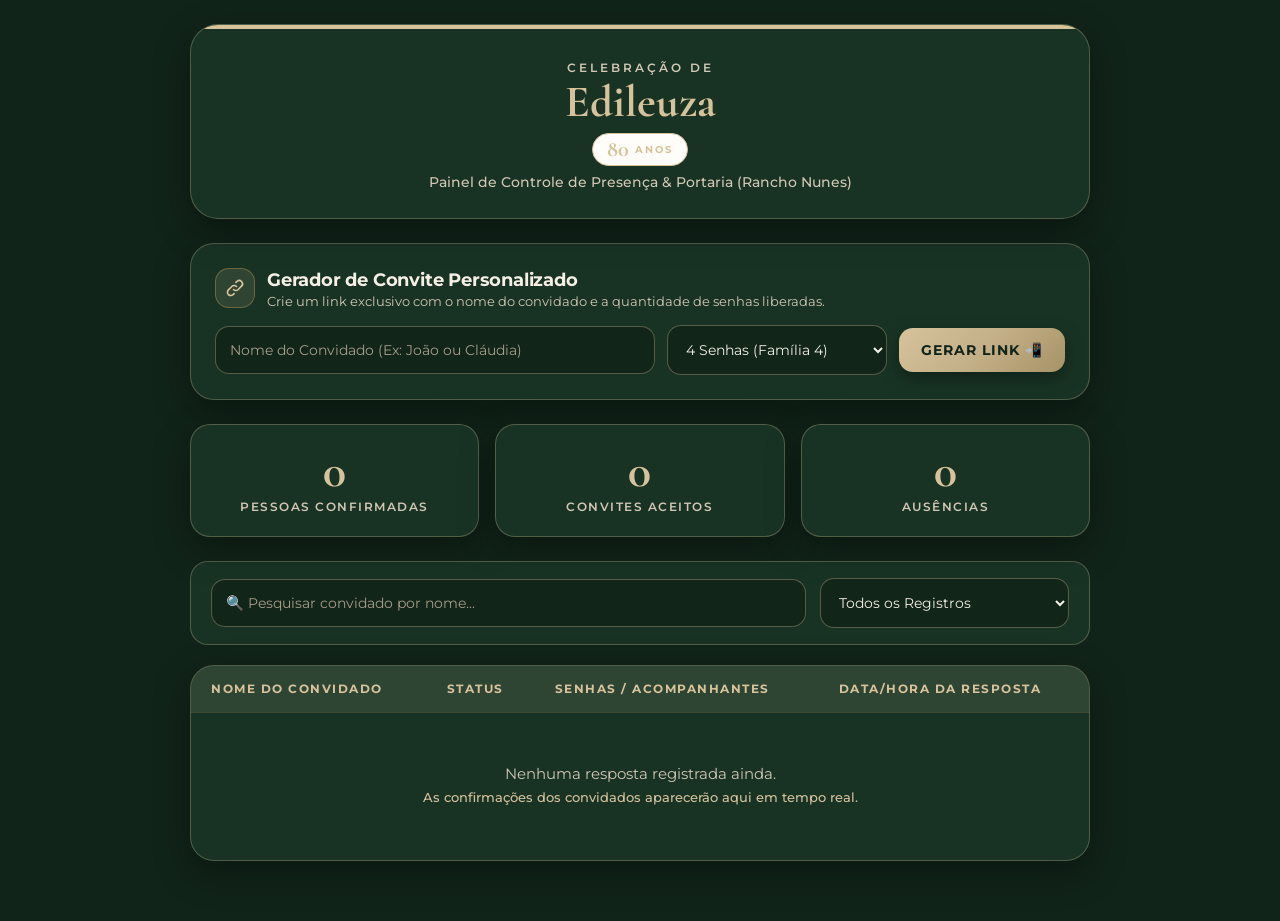
==== commit 2eb2ac30: "Add files via upload" ====
--- a/gestao.html
+++ b/gestao.html
@@ -11,15 +11,15 @@
 
     <style>
         :root {
-            --bg-main: #F4F6F4;
-            --bg-card: #FFFFFF;
-            --gold-primary: #1B3B2B;
-            --gold-dark: #0E2319;
-            --gold-soft-bg: rgba(27, 59, 43, 0.08);
-            --text-primary: #14241B;
-            --text-secondary: #3B4F43;
-            --border-subtle: 1px solid rgba(27, 59, 43, 0.22);
-            --shadow-lux: 0 12px 35px rgba(14, 35, 25, 0.05);
+            --bg-main: #112419;
+            --bg-card: #183324;
+            --gold-primary: #D6C29B;
+            --gold-dark: #D6C29B;
+            --gold-soft-bg: rgba(214, 194, 155, 0.12);
+            --text-primary: #F5EFE6;
+            --text-secondary: #D2C7B5;
+            --border-subtle: 1.5px solid rgba(214, 194, 155, 0.3);
+            --shadow-lux: 0 12px 35px rgba(0, 0, 0, 0.35);
             --font-serif: 'Cormorant Garamond', serif;
             --font-sans: 'Montserrat', sans-serif;
         }
@@ -162,29 +162,39 @@
             .gen-form-grid { grid-template-columns: 1fr; }
         }
 
-        .gen-input, .gen-select {
+        .gen-input, .gen-select, .search-input, .filter-select {
             padding: 14px;
-            border: 1px solid rgba(197, 160, 89, 0.35);
+            border: 1.5px solid rgba(214, 194, 155, 0.35);
             border-radius: 14px;
             font-size: 0.9rem;
             outline: none;
-            background: #FFFDF9;
-            color: var(--text-primary);
+            background-color: rgba(17, 36, 25, 0.9);
+            color: #F5EFE6;
             font-family: var(--font-sans);
             transition: all 0.2s ease;
         }
 
-        .gen-input:focus, .gen-select:focus {
-            border-color: var(--gold-primary);
-            box-shadow: 0 0 0 3px rgba(197, 160, 89, 0.15);
+        .gen-input::placeholder, .search-input::placeholder {
+            color: #A89C8A;
+        }
+
+        .gen-select option, .filter-select option {
+            background-color: #183324;
+            color: #F5EFE6;
+            padding: 10px;
+        }
+
+        .gen-input:focus, .gen-select:focus, .search-input:focus, .filter-select:focus {
+            border-color: #D6C29B;
+            box-shadow: 0 0 0 3px rgba(214, 194, 155, 0.2);
         }
 
         .btn-gen-link {
             padding: 14px 22px;
-            background: var(--gold-primary);
+            background: linear-gradient(135deg, #D6C29B 0%, #C4B088 50%, #A89266 100%);
             border: none;
             border-radius: 14px;
-            color: #FFFDF9;
+            color: #112419;
             font-family: var(--font-sans);
             font-weight: 700;
             font-size: 0.85rem;
@@ -195,7 +205,7 @@
             align-items: center;
             justify-content: center;
             gap: 6px;
-            box-shadow: 0 6px 18px rgba(197, 160, 89, 0.25);
+            box-shadow: 0 6px 18px rgba(0, 0, 0, 0.35);
             transition: transform 0.2s ease;
         }
 
@@ -204,8 +214,8 @@
         .gen-result-box {
             margin-top: 16px;
             padding: 14px 18px;
-            background: var(--gold-soft-bg);
-            border: 1px dashed var(--gold-primary);
+            background: rgba(214, 194, 155, 0.12);
+            border: 1px dashed #D6C29B;
             border-radius: 14px;
             display: none;
             align-items: center;
@@ -215,7 +225,7 @@
 
         .gen-result-url {
             font-size: 0.82rem;
-            color: var(--gold-dark);
+            color: #D6C29B;
             word-break: break-all;
             font-weight: 600;
             font-family: var(--font-sans);
@@ -223,12 +233,12 @@
 
         .btn-copy-url {
             padding: 9px 16px;
-            background: #FFFDF9;
-            border: 1px solid var(--gold-primary);
+            background: linear-gradient(135deg, #F8EEDC 0%, #D6C29B 100%);
+            border: none;
             border-radius: 10px;
             font-size: 0.78rem;
             font-weight: 700;
-            color: var(--gold-dark);
+            color: #112419;
             cursor: pointer;
             white-space: nowrap;
             font-family: var(--font-sans);
@@ -289,24 +299,6 @@
         .search-input {
             flex: 1;
             min-width: 240px;
-            padding: 12px 16px;
-            border: 1px solid rgba(197, 160, 89, 0.35);
-            border-radius: 12px;
-            font-size: 0.9rem;
-            outline: none;
-            background: #FFFDF9;
-            font-family: var(--font-sans);
-        }
-
-        .filter-select {
-            padding: 12px 16px;
-            border: 1px solid rgba(197, 160, 89, 0.35);
-            border-radius: 12px;
-            font-size: 0.85rem;
-            background: #FFFDF9;
-            color: var(--text-primary);
-            outline: none;
-            font-family: var(--font-sans);
         }
 
         /* Tabela Elegante */
@@ -361,15 +353,17 @@
         }
 
         .badge-status.sim {
-            background: rgba(19, 115, 51, 0.08);
-            color: #137333;
-            border: 1px solid rgba(19, 115, 51, 0.2);
+            background: rgba(46, 125, 50, 0.35);
+            color: #81C784;
+            border: 1px solid #66BB6A;
+            box-shadow: 0 2px 8px rgba(76, 175, 80, 0.2);
         }
 
         .badge-status.nao {
-            background: rgba(197, 34, 31, 0.08);
-            color: #C5221F;
-            border: 1px solid rgba(197, 34, 31, 0.2);
+            background: rgba(211, 47, 47, 0.35);
+            color: #FF8A80;
+            border: 1px solid #EF5350;
+            box-shadow: 0 2px 8px rgba(244, 67, 54, 0.2);
         }
 
         .empty-state {
@@ -519,12 +513,24 @@
                     return;
                 }
 
-                const baseUrl = window.location.origin + window.location.pathname.replace('gestao.html', 'index.html');
+                let path = window.location.pathname.replace(/\/gestao(\.html)?\/?$/, '/index.html');
+                if (!path.includes('index.html')) {
+                    path = path.replace('gestao', 'index.html');
+                }
+                const baseUrl = window.location.origin + path;
                 const passesCode = obfuscatePasses(passes);
                 const generatedUrl = `${baseUrl}?nome=${encodeURIComponent(name)}&c=${passesCode}`;
 
                 resultUrl.textContent = generatedUrl;
                 resultBox.style.display = 'flex';
+
+                // Copiar automaticamente para a área de transferência
+                if (navigator.clipboard && navigator.clipboard.writeText) {
+                    navigator.clipboard.writeText(generatedUrl).then(() => {
+                        btnCopy.textContent = 'Copiado Automático! ✅';
+                        setTimeout(() => btnCopy.textContent = 'Copiar Link 📋', 2500);
+                    }).catch(() => {});
+                }
             });
 
             btnCopy.addEventListener('click', () => {
